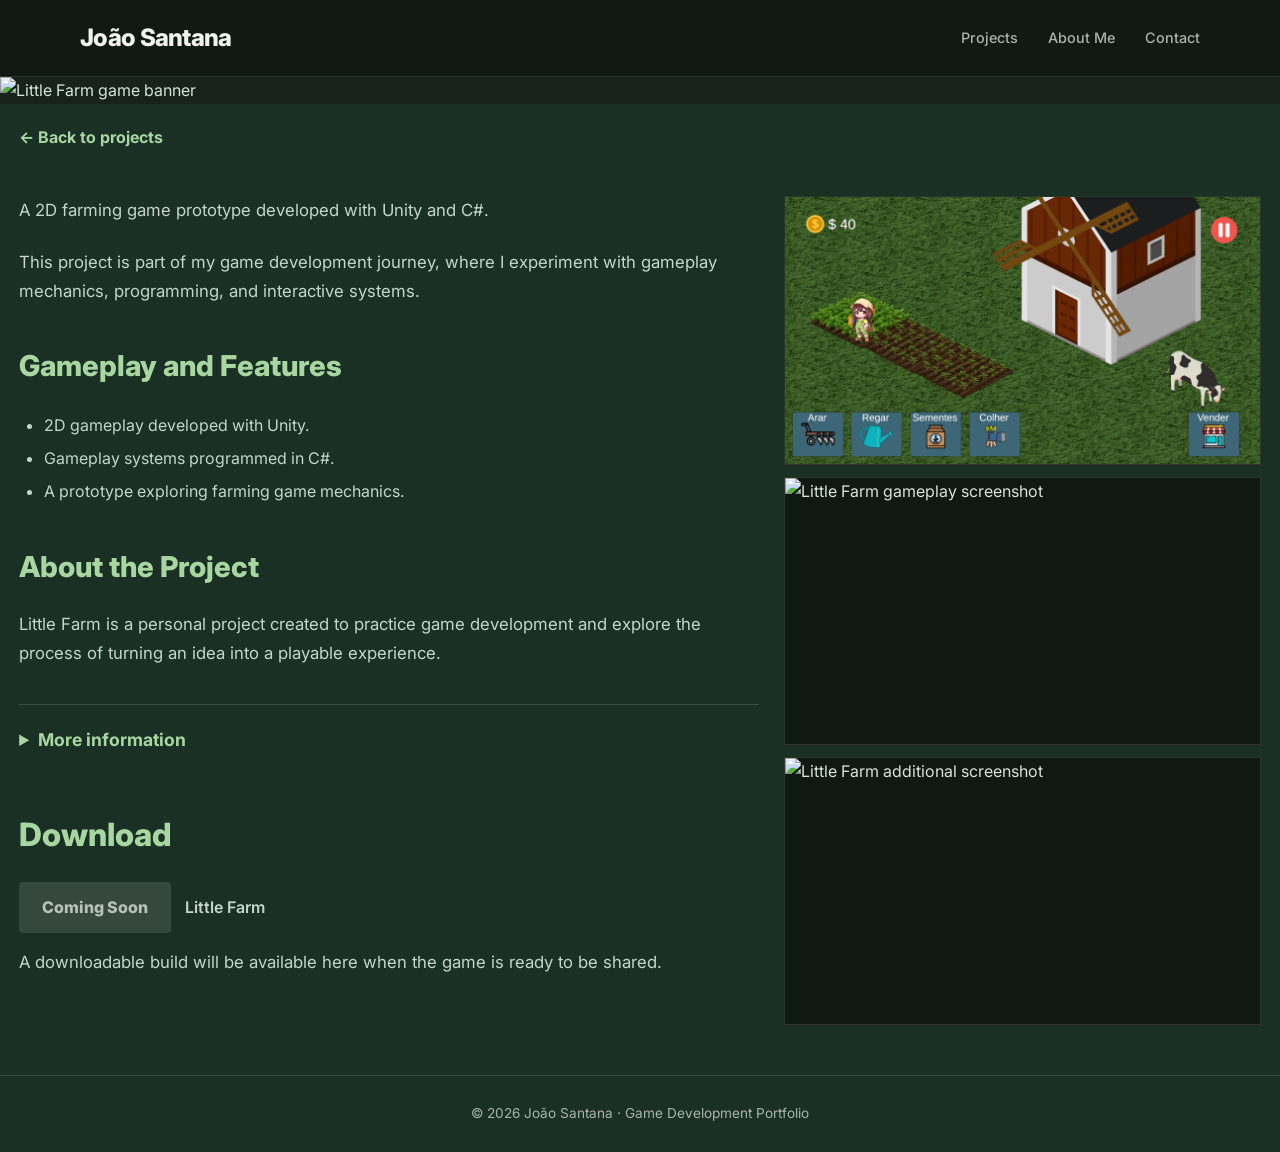
==== fazendinha.html @ 8f38ccbd "Create fazendinha.html" ====
<!DOCTYPE html>
<html lang="en">
<head>
    <meta charset="UTF-8">
    <meta name="viewport" content="width=device-width, initial-scale=1">
    <meta name="theme-color" content="#101812">
    <title>Little Farm | João Santana</title>
    <link rel="stylesheet" href="css/style.css">
</head>

<body class="project-page">

    <header>
        <div class="container navbar">
            <a class="logo" href="index.html">João Santana</a>
            <nav>
                <a href="index.html#projects">Projects</a>
                <a href="index.html#about">About Me</a>
                <a href="index.html#contact">Contact</a>
            </nav>
        </div>
    </header>

    <div class="project-banner">
        <img
            src="images/fazendinha-banner.jpg"
            alt="Little Farm game banner"
        >
    </div>

    <a class="project-back" href="index.html#projects">
        ← Back to projects
    </a>

    <main class="project-layout">

        <div class="project-description">

            <p>
                A 2D farming game prototype developed with Unity and C#.
            </p>

            <p>
                This project is part of my game development journey,
                where I experiment with gameplay mechanics, programming,
                and interactive systems.
            </p>

            <h2>Gameplay and Features</h2>

            <ul>
                <li>2D gameplay developed with Unity.</li>
                <li>Gameplay systems programmed in C#.</li>
                <li>A prototype exploring farming game mechanics.</li>
            </ul>

            <h2>About the Project</h2>

            <p>
                Little Farm is a personal project created to practice
                game development and explore the process of turning
                an idea into a playable experience.
            </p>

            <details class="more-info">
                <summary>More information</summary>

                <h3>Technical Details</h3>
                <ul>
                    <li>Engine: Unity</li>
                    <li>Programming language: C#</li>
                    <li>Genre: Simulation</li>
                    <li>Project type: Personal prototype</li>
                </ul>

                <h3>Developer</h3>
                <p>Designed and developed by João Santana.</p>
            </details>

            <div class="project-download">
                <h2>Download</h2>

                <div class="download-row">
                    <span class="download-button disabled">
                        Coming Soon
                    </span>
                    <span class="download-details">
                        Little Farm
                    </span>
                </div>

                <p>
                    A downloadable build will be available here
                    when the game is ready to be shared.
                </p>
            </div>

        </div>

        <aside class="project-gallery">

            <img
                src="images/fazendinha.jpg"
                alt="Little Farm gameplay screenshot"
                loading="lazy"
            >

            <img
                src="images/fazendinha-2.jpg"
                alt="Little Farm gameplay screenshot"
                loading="lazy"
            >

            <img
                src="images/fazendinha-3.jpg"
                alt="Little Farm additional screenshot"
                loading="lazy"
            >

        </aside>

    </main>

    <footer>
        <div class="container">
            <p>© 2026 João Santana · Game Development Portfolio</p>
        </div>
    </footer>

</body>
</html>
---- css/style.css ----
@import url('https://fonts.googleapis.com/css2?family=Inter:wght@400;500;600;700;800;900&display=swap');

:root {
    --bg: #101812;
    --bg-light: #17231a;
    --card: #1b2a20;
    --green: #a7d6a1;
    --green-dark: #628d68;
    --text: #f0f2ec;
    --muted: #a8b4a7;
    --border: rgba(167, 214, 161, 0.16);
}

* {
    margin: 0;
    padding: 0;
    box-sizing: border-box;
}

html {
    scroll-behavior: smooth;
    scroll-padding-top: 90px;
}

body {
    background: var(--bg);
    color: var(--text);
    font-family: 'Inter', Arial, sans-serif;
    line-height: 1.7;
}

a {
    color: inherit;
    text-decoration: none;
}

img {
    display: block;
    max-width: 100%;
}

.container {
    width: min(1120px, 90%);
    margin: 0 auto;
}

/* HEADER */

header {
    position: sticky;
    top: 0;
    z-index: 100;
    background: rgba(16, 24, 18, 0.94);
    backdrop-filter: blur(12px);
    border-bottom: 1px solid var(--border);
}

.navbar {
    min-height: 76px;
    display: flex;
    align-items: center;
    justify-content: space-between;
    gap: 24px;
}

.logo {
    font-family: 'Inter', Arial, sans-serif;
    font-size: 1.5rem;
    font-weight: 800;
    color: var(--text);
    letter-spacing: -0.7px;
}

nav {
    display: flex;
    align-items: center;
    gap: 30px;
}

nav a {
    color: var(--muted);
    font-size: 0.9rem;
    font-weight: 500;
    transition: color 0.2s;
}

nav a:hover {
    color: var(--green);
}

/* HERO */

.hero {
    min-height: 570px;
    display: flex;
    align-items: center;
    padding: 100px 0;
    background:
        radial-gradient(ellipse at 80% 35%, rgba(98, 141, 104, 0.16), transparent 48%),
        var(--bg);
}

.hero-content {
    max-width: 1120px;
    width: 90%;
    margin: 0 auto;
}

.eyebrow {
    color: var(--green);
    text-transform: uppercase;
    letter-spacing: 1px;
    font-size: 0.95rem;
    font-weight: 500;
    margin-bottom: 22px;
}

.hero h1 {
    font-family: 'Inter', Arial, sans-serif;
    font-size: clamp(3rem, 7vw, 5rem);
    font-weight: 800;
    line-height: 1.1;
    letter-spacing: -2px;
    margin-bottom: 20px;
}

.hero h1 span {
    color: var(--green);
}

.hero p:not(.eyebrow) {
    max-width: 700px;
    color: var(--muted);
    font-size: 1.08rem;
    margin-bottom: 32px;
}

.button {
    display: inline-block;
    padding: 13px 25px;
    border: 1px solid var(--green);
    border-radius: 4px;
    color: var(--bg);
    background: var(--green);
    font-weight: 700;
    transition: 0.25s;
}

.button:hover {
    background: transparent;
    color: var(--green);
    transform: translateY(-2px);
}

/* GENERAL SECTIONS */

section {
    padding: 95px 0;
}

.section-heading {
    margin-bottom: 42px;
}

.section-heading h2,
.about h2,
.contact h2 {
    font-family: 'Inter', Arial, sans-serif;
    font-size: clamp(2rem, 4vw, 3rem);
    font-weight: 800;
    line-height: 1.2;
    letter-spacing: -1px;
    margin-bottom: 14px;
}

.section-heading p,
.about p,
.contact p {
    color: var(--muted);
    max-width: 650px;
}

.section-heading h2::after {
    content: '';
    display: block;
    width: 55px;
    height: 3px;
    background: var(--green);
    margin-top: 17px;
}

/* PROJECTS */

.projects {
    background: var(--bg-light);
}

.project-grid {
    display: grid;
    grid-template-columns: repeat(2, minmax(0, 1fr));
    gap: 28px;
}

.project-card {
    overflow: hidden;
    background: var(--card);
    border: 1px solid var(--border);
    border-radius: 8px;
    transition: transform 0.25s, border-color 0.25s;
}

.project-card:hover {
    transform: translateY(-6px);
    border-color: var(--green-dark);
}

.project-card img {
    width: 100%;
    aspect-ratio: 16 / 9;
    object-fit: cover;
    background: #243329;
}

.project-info {
    padding: 24px;
}

.project-info h3 {
    font-family: 'Inter', Arial, sans-serif;
    font-size: 1.3rem;
    font-weight: 700;
    letter-spacing: -0.4px;
    margin-bottom: 12px;
}

.project-info p {
    color: var(--muted);
    font-size: 0.95rem;
    margin-bottom: 18px;
}

.project-link {
    display: inline-block;
    color: var(--green);
    font-weight: 700;
    font-size: 0.9rem;
}

.project-link:hover {
    text-decoration: underline;
}

/* PROJECT TAGS */

.tags {
    display: flex;
    flex-wrap: wrap;
    gap: 8px;
    margin-bottom: 16px;
}

.tag {
    display: inline-block;
    padding: 4px 10px;
    border: 1px solid var(--border);
    border-radius: 3px;
    color: var(--green);
    font-size: 0.75rem;
    font-weight: 600;
}

/* ABOUT */

.about-grid {
    display: grid;
    grid-template-columns: 1.2fr 0.8fr;
    gap: 65px;
    align-items: center;
}

.about p {
    margin-bottom: 16px;
}

.about-highlight {
    padding: 30px;
    background: var(--bg-light);
    border: 1px solid var(--border);
    border-left: 3px solid var(--green);
    border-radius: 5px;
}

.about-highlight h3 {
    font-family: 'Inter', Arial, sans-serif;
    color: var(--green);
    font-size: 1.3rem;
    font-weight: 700;
    margin-bottom: 12px;
}

.about-highlight p {
    margin-bottom: 0;
}

/* CONTACT */

.contact {
    background: var(--bg-light);
    text-align: center;
}

.contact .container {
    display: flex;
    flex-direction: column;
    align-items: center;
}

.contact p {
    margin-bottom: 25px;
}

.email-link {
    color: var(--green);
    font-size: clamp(1rem, 3vw, 1.3rem);
    overflow-wrap: anywhere;
    border-bottom: 1px solid var(--green-dark);
    padding-bottom: 4px;
}

.email-link:hover {
    color: var(--text);
}

/* FOOTER */

footer {
    padding: 26px 0;
    border-top: 1px solid var(--border);
    color: var(--muted);
    font-size: 0.85rem;
    text-align: center;
}

/* MOBILE */

@media (max-width: 700px) {
    .navbar {
        flex-direction: column;
        justify-content: center;
        padding: 18px 0;
        gap: 12px;
    }

    nav {
        justify-content: center;
        flex-wrap: wrap;
        gap: 12px 20px;
    }

    .hero {
        min-height: auto;
        padding: 85px 0;
    }

    .hero h1 {
        font-size: clamp(2.7rem, 10vw, 4rem);
        letter-spacing: -1.5px;
    }

    section {
        padding: 65px 0;
    }

    .project-grid,
    .about-grid {
        grid-template-columns: 1fr;
    }

    .about-grid {
        gap: 25px;
    }
}





.project-banner {
    width: 100%;
    height: auto;
    max-height: 455px;
    overflow: hidden;
    background: #17231a;
}

.project-banner img {
    width: 100%;
    height: 100%;
    max-height: 455px;
    object-fit: cover;
    object-position: center;
}

.project-page {
    background: #1b3025;
    color: #d6e4d8;
    min-height: 100vh;
    font-family: 'Inter', Arial, sans-serif;
}

.project-layout {
    width: min(1500px, 97%);
    margin: 0 auto;
    padding: 25px 0 50px;
    display: grid;
    grid-template-columns: 1.55fr 1fr;
    gap: 25px;
    align-items: start;
}

.project-description {
    min-width: 0;
}

.project-description p {
    font-size: 1.05rem;
    line-height: 1.75;
    margin-bottom: 22px;
    color: #c5d5c9;
}

.project-description h2 {
    font-size: 1.8rem;
    color: var(--green);
    margin: 35px 0 18px;
    font-weight: 800;
}

.project-description h3 {
    font-size: 1.25rem;
    color: var(--green);
    margin: 25px 0 12px;
}

.project-description ul {
    padding-left: 25px;
    margin-bottom: 25px;
}

.project-description li {
    padding: 3px 0;
    color: #c5d5c9;
}

.project-gallery {
    display: flex;
    flex-direction: column;
    gap: 12px;
    min-width: 0;
}

.project-gallery img,
.project-gallery iframe {
    width: 100%;
    aspect-ratio: 16 / 9;
    object-fit: cover;
    border: 1px solid rgba(167, 214, 161, 0.16);
    background: #101812;
}

.project-gallery a {
    display: block;
}

.project-gallery a:hover img {
    border-color: var(--green);
}

.project-download {
    margin: 35px 0;
}

.project-download h2 {
    color: var(--green);
    font-size: 2rem;
    margin-bottom: 20px;
}

.download-row {
    display: flex;
    align-items: center;
    flex-wrap: wrap;
    gap: 14px;
    margin: 15px 0;
}

.download-button {
    display: inline-block;
    padding: 12px 23px;
    background: #628d68;
    color: #fff;
    font-weight: 800;
    border-radius: 4px;
    transition: background 0.2s;
}

.download-button:hover {
    background: #7baa80;
}

.download-button.disabled {
    background: #35483b;
    color: #b4c4b7;
    cursor: default;
}

.download-details {
    color: #c5d5c9;
    font-weight: 600;
}

.more-info {
    margin: 35px 0;
    border-top: 1px solid rgba(167, 214, 161, 0.2);
    padding-top: 20px;
}

.more-info summary {
    color: var(--green);
    font-size: 1.1rem;
    font-weight: 700;
    cursor: pointer;
    margin-bottom: 18px;
}

.more-info[open] summary {
    margin-bottom: 22px;
}

.project-back {
    display: inline-block;
    color: var(--green);
    margin: 20px 1.5%;
    font-weight: 700;
}

.project-back:hover {
    text-decoration: underline;
}

@media (max-width: 800px) {
    .project-banner img {
        min-height: 180px;
        max-height: 300px;
        object-fit: cover;
    }

    .project-layout {
        grid-template-columns: 1fr;
        width: 92%;
        gap: 30px;
    }

    .project-gallery {
        grid-row: 1;
    }

    .project-description p {
        font-size: 1rem;
    }

    .project-download h2 {
        font-size: 1.7rem;
    }
}
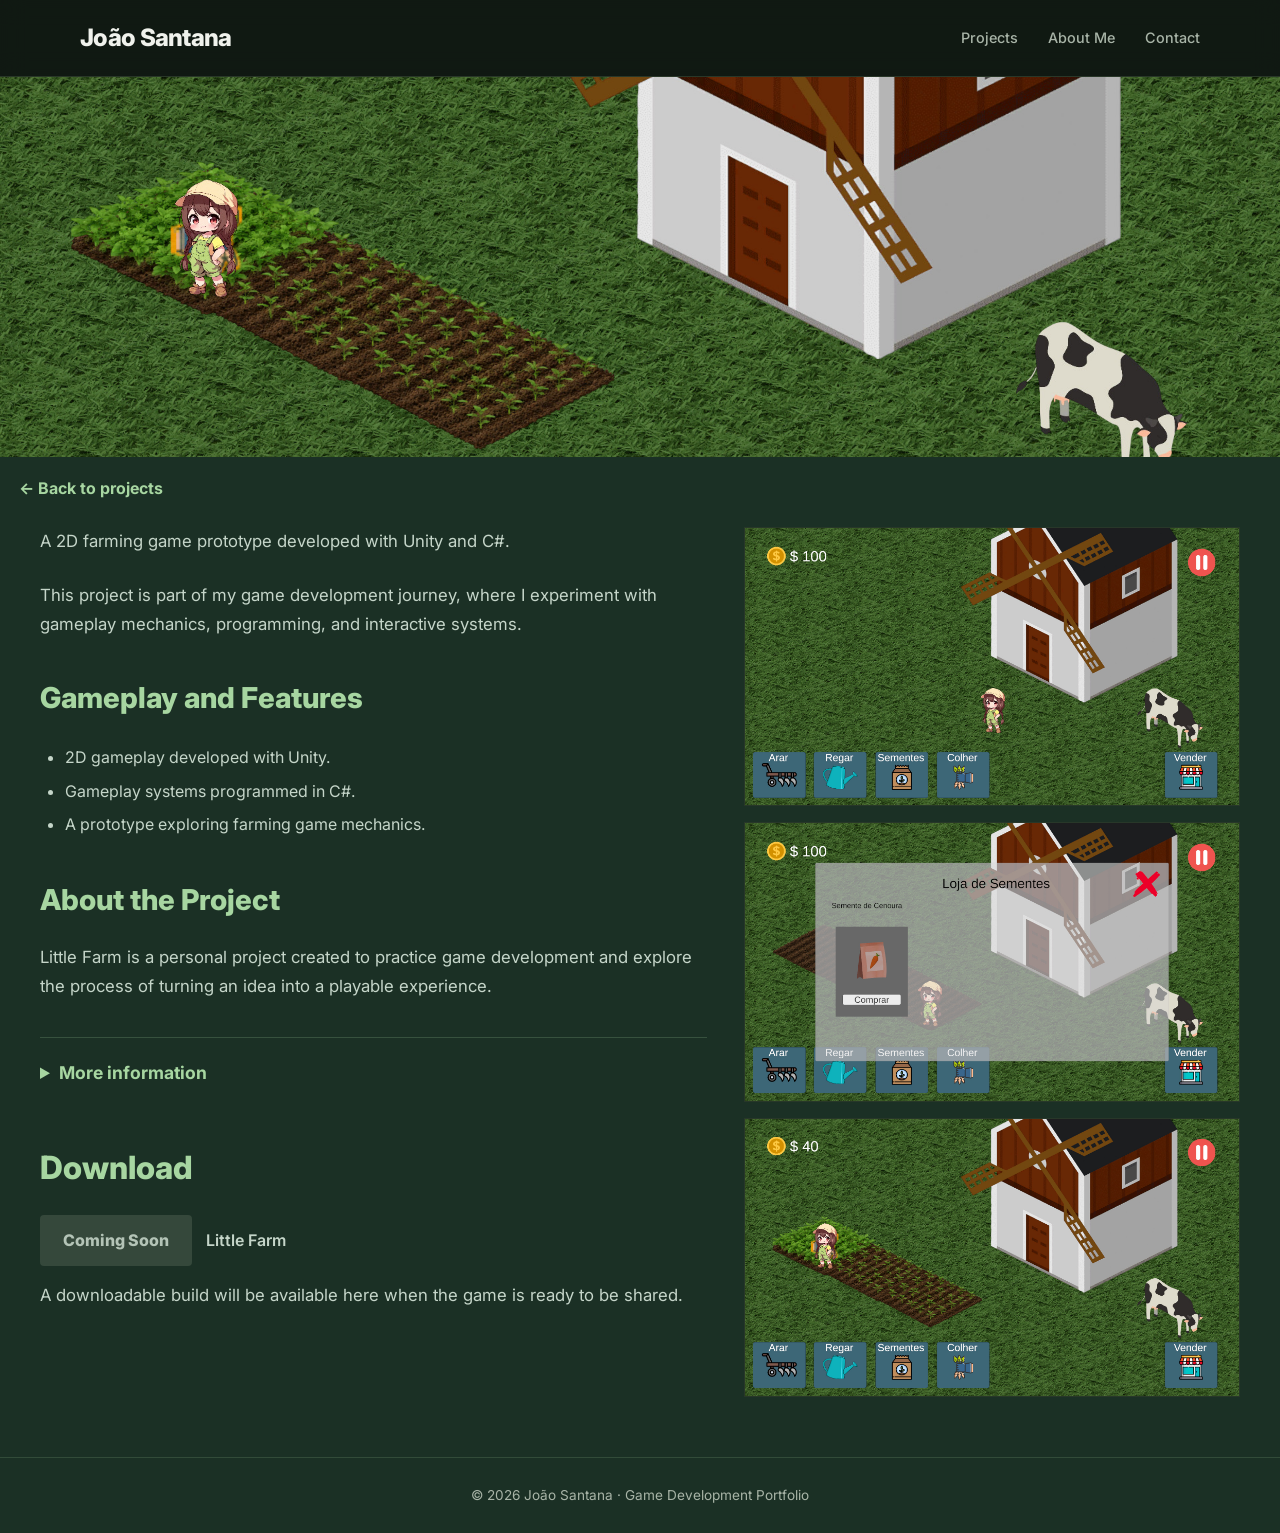
==== commit a4d5e2f3: "Update fazendinha.html" ====
--- a/fazendinha.html
+++ b/fazendinha.html
@@ -1,4 +1,3 @@
-
 <!DOCTYPE html>
 <html lang="en">
 <head>
--- a/css/style.css
+++ b/css/style.css
@@ -576,3 +576,123 @@
 }
 
 
+
+/* FIX: INDIVIDUAL GAME PAGE */
+
+body.project-page {
+    margin: 0;
+    background: #1b3025;
+    color: #d6e4d8;
+}
+
+body.project-page > header {
+    width: 100%;
+}
+
+body.project-page .project-banner {
+    display: block;
+    width: 100%;
+    height: 380px;
+    max-height: none;
+    margin: 0;
+    padding: 0;
+    overflow: hidden;
+}
+
+body.project-page .project-banner img {
+    display: block;
+    width: 100%;
+    height: 100%;
+    max-height: none;
+    object-fit: cover;
+}
+
+body.project-page .project-back {
+    margin: 18px 1.5% 0;
+}
+
+body.project-page main.project-layout {
+    display: grid !important;
+    grid-template-columns: minmax(0, 1.5fr) minmax(0, 1fr) !important;
+    align-items: start;
+    gap: 25px;
+    width: 97%;
+    max-width: 1500px;
+    margin: 0 auto;
+    padding: 20px 0 50px;
+}
+
+body.project-page .project-description {
+    min-width: 0;
+}
+
+body.project-page .project-gallery {
+    display: flex;
+    flex-direction: column;
+    gap: 12px;
+    min-width: 0;
+}
+
+body.project-page .project-gallery img {
+    display: block;
+    width: 100%;
+    height: auto;
+    aspect-ratio: 16 / 9;
+    object-fit: cover;
+}
+
+body.project-page .project-download {
+    margin: 35px 0;
+}
+
+@media (max-width: 800px) {
+    body.project-page .project-banner {
+        height: 230px;
+    }
+
+    body.project-page main.project-layout {
+        grid-template-columns: minmax(0, 1fr) !important;
+        width: 92%;
+    }
+
+    body.project-page .project-gallery {
+        grid-row: auto;
+    }
+}
+
+body.project-page main.project-layout {
+    width: calc(100% - 80px);
+    max-width: 1400px;
+    margin: 0 auto;
+    padding: 25px 0 60px;
+    grid-template-columns: minmax(0, 1.15fr) minmax(0, 0.85fr) !important;
+    gap: 32px;
+}
+
+body.project-page .project-description {
+    min-width: 0;
+    padding-right: 5px;
+}
+
+body.project-page .project-gallery {
+    min-width: 0;
+    gap: 16px;
+}
+
+body.project-page .project-gallery img {
+    width: 100%;
+    aspect-ratio: 16 / 9;
+    object-fit: cover;
+}
+
+body.project-page .project-description p {
+    margin-bottom: 24px;
+}
+
+@media (max-width: 800px) {
+    body.project-page main.project-layout {
+        width: 92%;
+        grid-template-columns: minmax(0, 1fr) !important;
+        gap: 25px;
+    }
+}
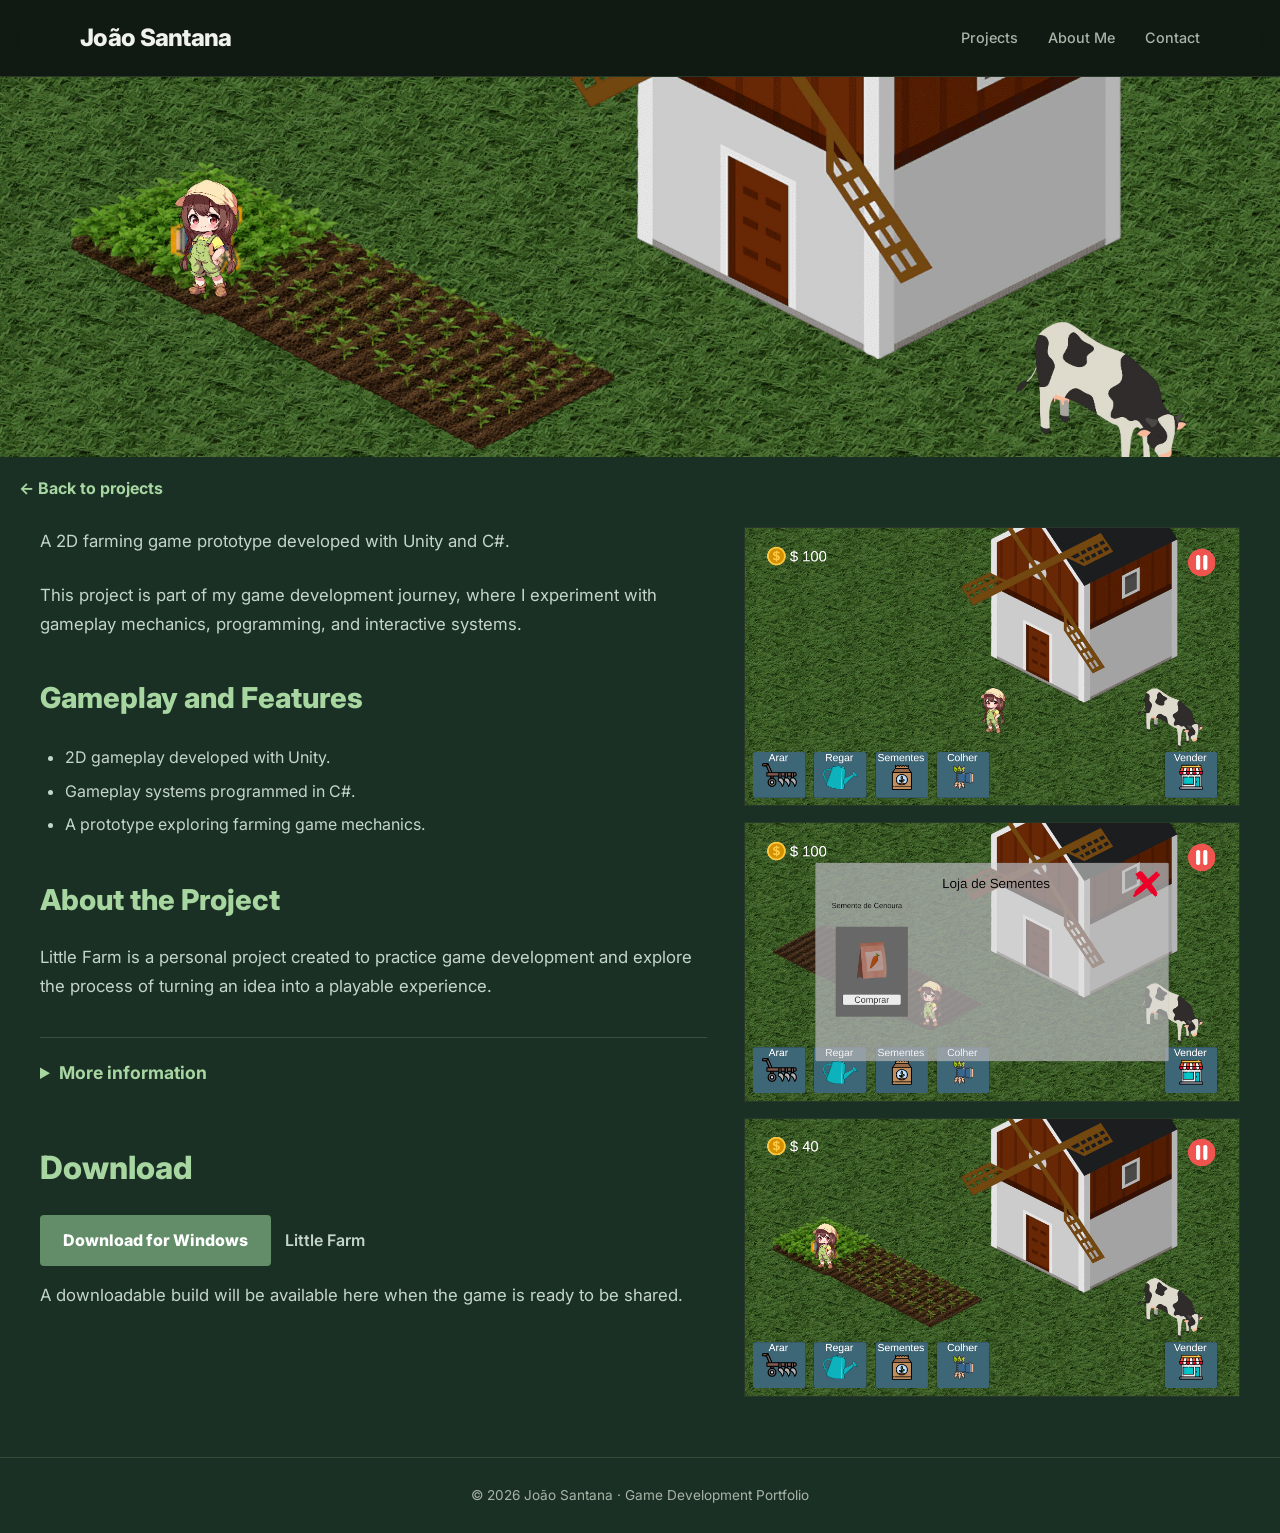
==== commit 9fe79f16: "Update fazendinha.html" ====
--- a/fazendinha.html
+++ b/fazendinha.html
@@ -81,9 +81,12 @@
                 <h2>Download</h2>
 
                 <div class="download-row">
-                    <span class="download-button disabled">
-                        Coming Soon
-                    </span>
+                  <a
+    class="download-button"
+    href="sha256:19fa69baa0518424d77dbcf7082cd49e4c140df3b72e8f796fe469080110c9b0"
+>
+    Download for Windows
+</a>
                     <span class="download-details">
                         Little Farm
                     </span>
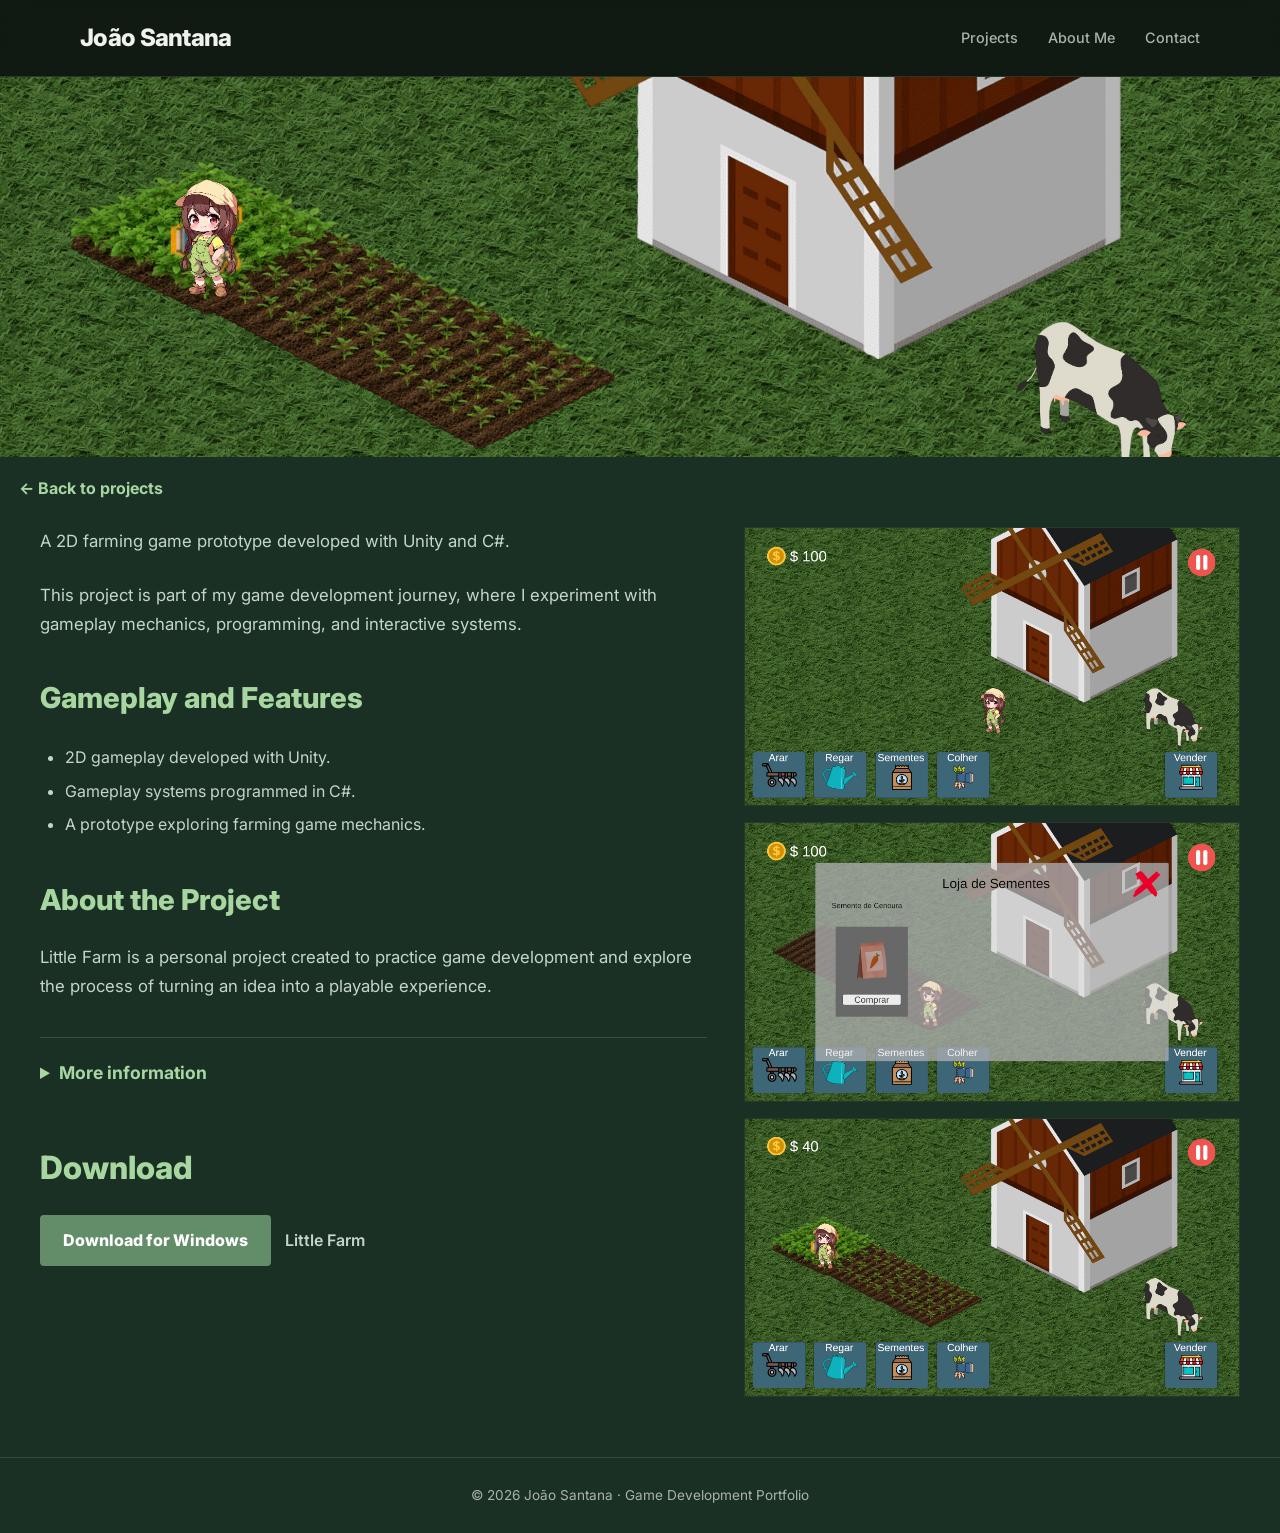
==== commit d03ce936: "Update fazendinha.html" ====
--- a/fazendinha.html
+++ b/fazendinha.html
@@ -83,7 +83,7 @@
                 <div class="download-row">
                   <a
     class="download-button"
-    href="sha256:19fa69baa0518424d77dbcf7082cd49e4c140df3b72e8f796fe469080110c9b0"
+    href="https://github.com/joaosantanaofficial/Game-downloads/releases/download/1.0.0/Little.Farm.zip"
 >
     Download for Windows
 </a>
@@ -92,10 +92,7 @@
                     </span>
                 </div>
 
-                <p>
-                    A downloadable build will be available here
-                    when the game is ready to be shared.
-                </p>
+               
             </div>
 
         </div>
